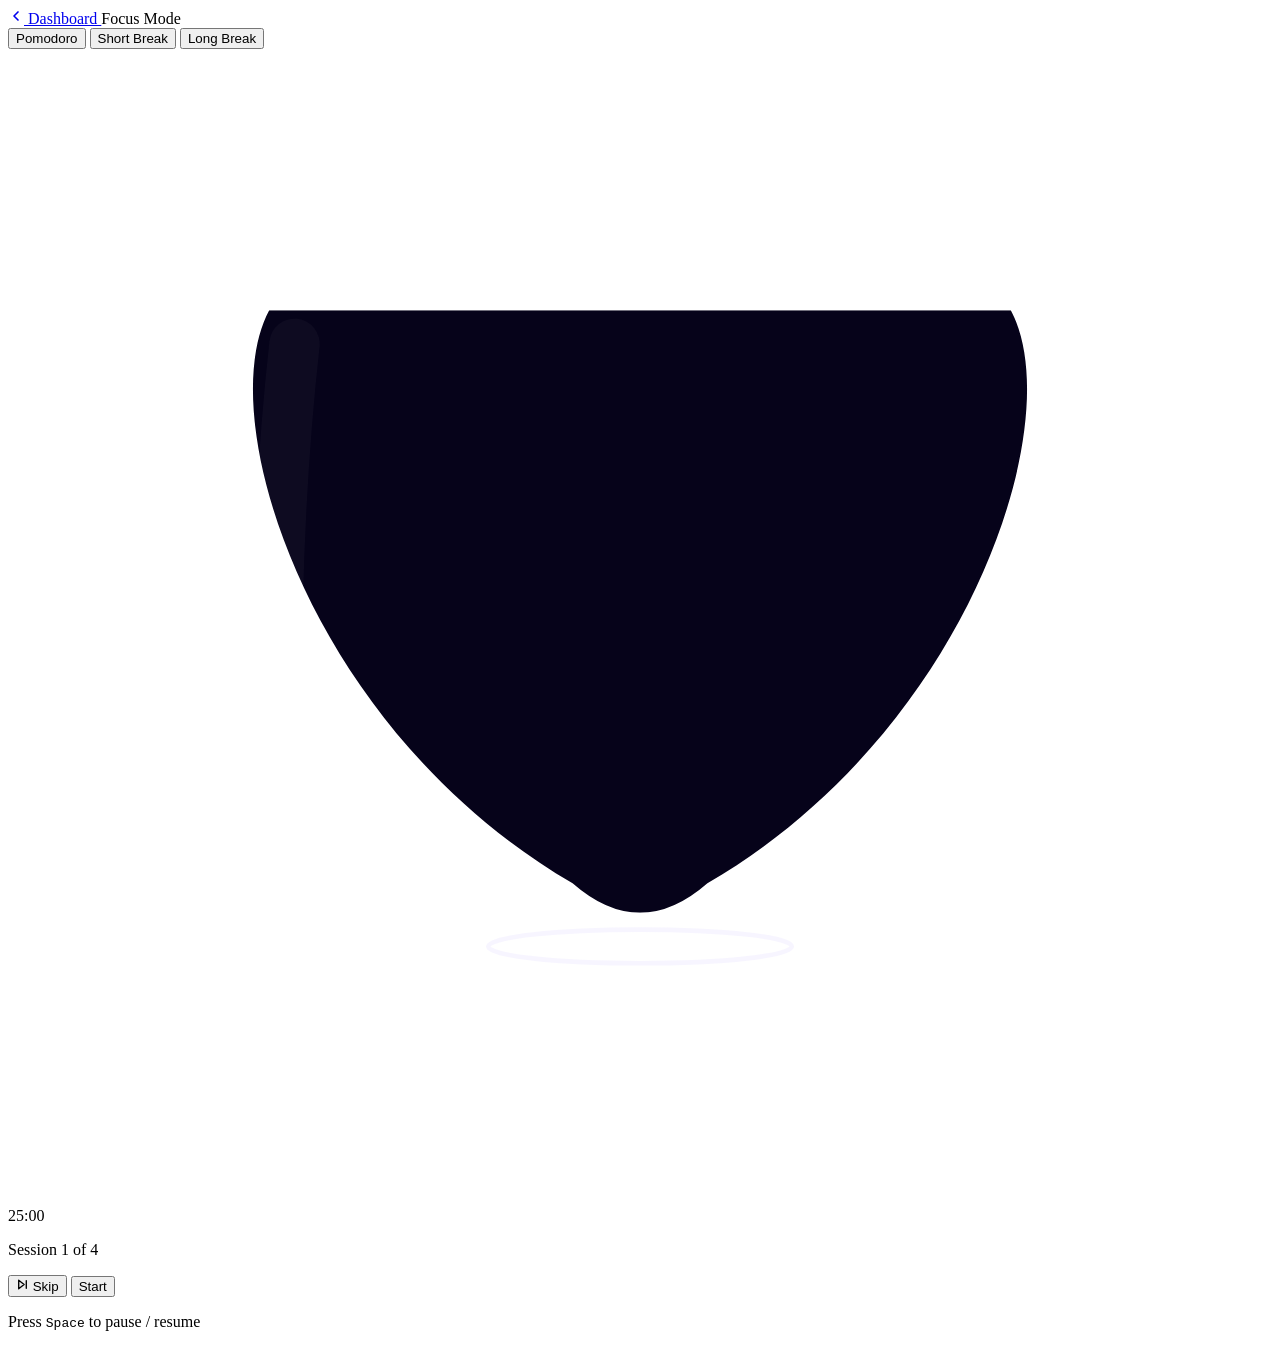
==== StudySyncer/src/main/resources/templates/focus.html @ ed6fc04d "1" ====
<!DOCTYPE html>
<html xmlns:th="http://www.thymeleaf.org" lang="en">
<head>
    <meta charset="UTF-8" />
    <meta name="viewport" content="width=device-width, initial-scale=1.0" />
    <title>Focus Mode — StudySync</title>
    <link rel="preconnect" href="https://fonts.googleapis.com" />
    <link rel="preconnect" href="https://fonts.gstatic.com" crossorigin />
    <link href="https://fonts.googleapis.com/css2?family=Inter:wght@400;500;600;700&family=JetBrains+Mono:wght@400;600;700&display=swap" rel="stylesheet" />
    <link rel="stylesheet" th:href="@{/css/focus.css}" />
</head>
<body>

<!-- ── Minimal top bar ──────────────────────────────────────────── -->
<div class="focus-topbar">
    <a href="/" class="focus-back-btn">
        <svg width="16" height="16" viewBox="0 0 24 24" fill="none" stroke="currentColor"
             stroke-width="2.5" stroke-linecap="round" stroke-linejoin="round" aria-hidden="true">
            <polyline points="15 18 9 12 15 6"/>
        </svg>
        Dashboard
    </a>
    <span class="focus-page-title">Focus Mode</span>
    <span class="focus-spacer" aria-hidden="true"></span>
</div>

<!-- ── Main focus area ──────────────────────────────────────────── -->
<main class="focus-main">

    <!-- Phase tabs -->
    <div class="focus-phase-tabs" role="tablist" aria-label="Timer phase">
        <button class="focus-tab active" id="ftab-pomodoro"
                role="tab" aria-selected="true"
                onclick="setPhase('pomodoro')">Pomodoro</button>
        <button class="focus-tab" id="ftab-shortbreak"
                role="tab" aria-selected="false"
                onclick="setPhase('shortbreak')">Short Break</button>
        <button class="focus-tab" id="ftab-longbreak"
                role="tab" aria-selected="false"
                onclick="setPhase('longbreak')">Long Break</button>
    </div>

    <!-- ══════════════════════════════════════════════════════════════
         FINJAN — Arabic qahwa cup, pixel-art inspired.

         Shape:  204 px wide rim (x=48–252) with a distinct outward flare
         (CP x=268) creating the authentic Arabic shoulder, then a strong
         inward sweep to a 52 px base span at y≈205.
         Height rim → bottom arc ≈ 172 px.  Aspect ≈ 1.19 : 1 — wide and
         stocky, matching an Arabic finjan front view.

         Cup border: white 3×3 pixel squares generated in focus.js, snapped
         to a 4 px grid, tracing the outer silhouette + inner rim opening.
         Placed in #fj-border-pixels (outside the interior clip).

         Fill: 4×4 purple micro-pixel <rect> elements inside the interior
         clip region, driven by timer progress.  Bottom pixels always show
         first; top pixels vanish as time runs out.

         ViewBox 0 0 300 270  |  CSS height: 420 px
         Click → fullscreen toggle (wired in focus.js)
         ══════════════════════════════════════════════════════════════ -->
    <div class="finjan-scene" id="finjan-scene">

        <svg id="finjan-svg"
             viewBox="0 0 300 270"
             xmlns="http://www.w3.org/2000/svg"
             role="button"
             tabindex="0"
             aria-label="Focus timer — click to toggle fullscreen">

            <defs>

                <!--
                    Interior clip — inner ceramic wall, ~14 px inside the
                    outer body.  Purple fill pixels are masked to stay here.
                    Top y=62 (flat), bottom arc peaks near y=212.
                -->
                <clipPath id="fj-clip">
                    <path d="M 62,62 L 238,62
                             C 252,88  228,162  166,198
                             Q 150,212  134,198
                             C  72,162   48, 88   62, 62 Z"/>
                </clipPath>

                <!--
                    Soft purple glow — applied to the inner pixel group only.
                    Keeps a controlled bloom without bleeding onto the white
                    border pixels.
                -->
                <filter id="fj-px-glow"
                        x="-25%" y="-25%" width="150%" height="150%"
                        color-interpolation-filters="sRGB">
                    <feGaussianBlur in="SourceGraphic" stdDeviation="1.4" result="blur"/>
                    <feMerge>
                        <feMergeNode in="blur"/>
                        <feMergeNode in="SourceGraphic"/>
                    </feMerge>
                </filter>

            </defs>

            <!--
                Cup body shell — almost-transparent fill so the ceramic wall
                area reads as subtly solid against the dark background.
                The visible border is entirely white pixel squares generated
                by focus.js and placed in #fj-border-pixels.

                Outer silhouette:
                  Rim  y=48, x=48–252  →  204 px wide
                  Right: C(268,70)(242,162) → (176,205)   strong outward shoulder
                  Base Q: 150,220 → (124,205)              52 px wide base
                  Left: mirror of right (symmetric around x=150)
            -->
            <path id="fj-body"
                  d="M 48,48 L 252,48
                     C 268,70  242,162  176,205
                     Q 150,220  124,205
                     C  58,162   32, 70   48, 48 Z"
                  fill="rgba(255,255,255,0.022)"
                  stroke="none"/>

            <!-- ── Interior — clipped to inner ceramic wall ── -->
            <g clip-path="url(#fj-clip)">
                <!-- Deep dark empty-cup background -->
                <rect x="0" y="0" width="300" height="270" fill="#06031a"/>
                <!-- Purple micro-pixel fill — built and driven by focus.js -->
                <g id="fj-pixels" filter="url(#fj-px-glow)"></g>
            </g>

            <!--
                White pixel border — focus.js samples the outer silhouette
                and inner rim line, snaps points to a 4 px grid, and renders
                3×3 white squares here.  This group sits on top of the clip
                so the border is always fully visible.
            -->
            <g id="fj-border-pixels"></g>

            <!-- Foot ring — very subtle arc grounding the base -->
            <ellipse cx="150" cy="213" rx="36" ry="4"
                     fill="none"
                     stroke="rgba(200,185,255,0.15)"
                     stroke-width="1.1"/>

            <!-- Left inner-wall gloss — barely visible depth hint -->
            <path d="M 68,70 C 64,106 62,158 66,190"
                  fill="none"
                  stroke="rgba(255,255,255,0.030)"
                  stroke-width="12"
                  stroke-linecap="round"/>

        </svg>

    </div><!-- /finjan-scene -->

    <!-- Timer countdown — sits directly below the cup -->
    <p class="finjan-time-display" id="finjan-time">25:00</p>

    <!-- Progress bar -->
    <div class="focus-bar-track" role="progressbar" aria-label="Session progress">
        <div class="focus-bar-fill" id="focus-bar-fill"></div>
    </div>

    <!-- Phase / session label -->
    <p class="focus-session-label" id="focus-session-label">Session 1 of 4</p>

    <!-- Controls -->
    <div class="focus-controls">
        <button class="focus-btn focus-btn-secondary" onclick="skipPhase()" title="Skip this phase">
            <svg width="13" height="13" viewBox="0 0 24 24" fill="none" stroke="currentColor"
                 stroke-width="2.5" stroke-linecap="round" stroke-linejoin="round" aria-hidden="true">
                <polygon points="5 4 15 12 5 20 5 4"/>
                <line x1="19" y1="5" x2="19" y2="19"/>
            </svg>
            Skip
        </button>
        <button class="focus-btn focus-btn-primary" id="focus-toggle-btn" onclick="toggleTimer()">
            Start
        </button>
    </div>

    <!-- Keyboard hint -->
    <p class="focus-keyboard-hint">
        Press <kbd>Space</kbd> to pause&nbsp;/&nbsp;resume
    </p>

</main>

<!-- timer-core.js MUST load before focus.js -->
<script th:src="@{/js/timer-core.js}"></script>
<script th:src="@{/js/focus.js}"></script>
</body>
</html>
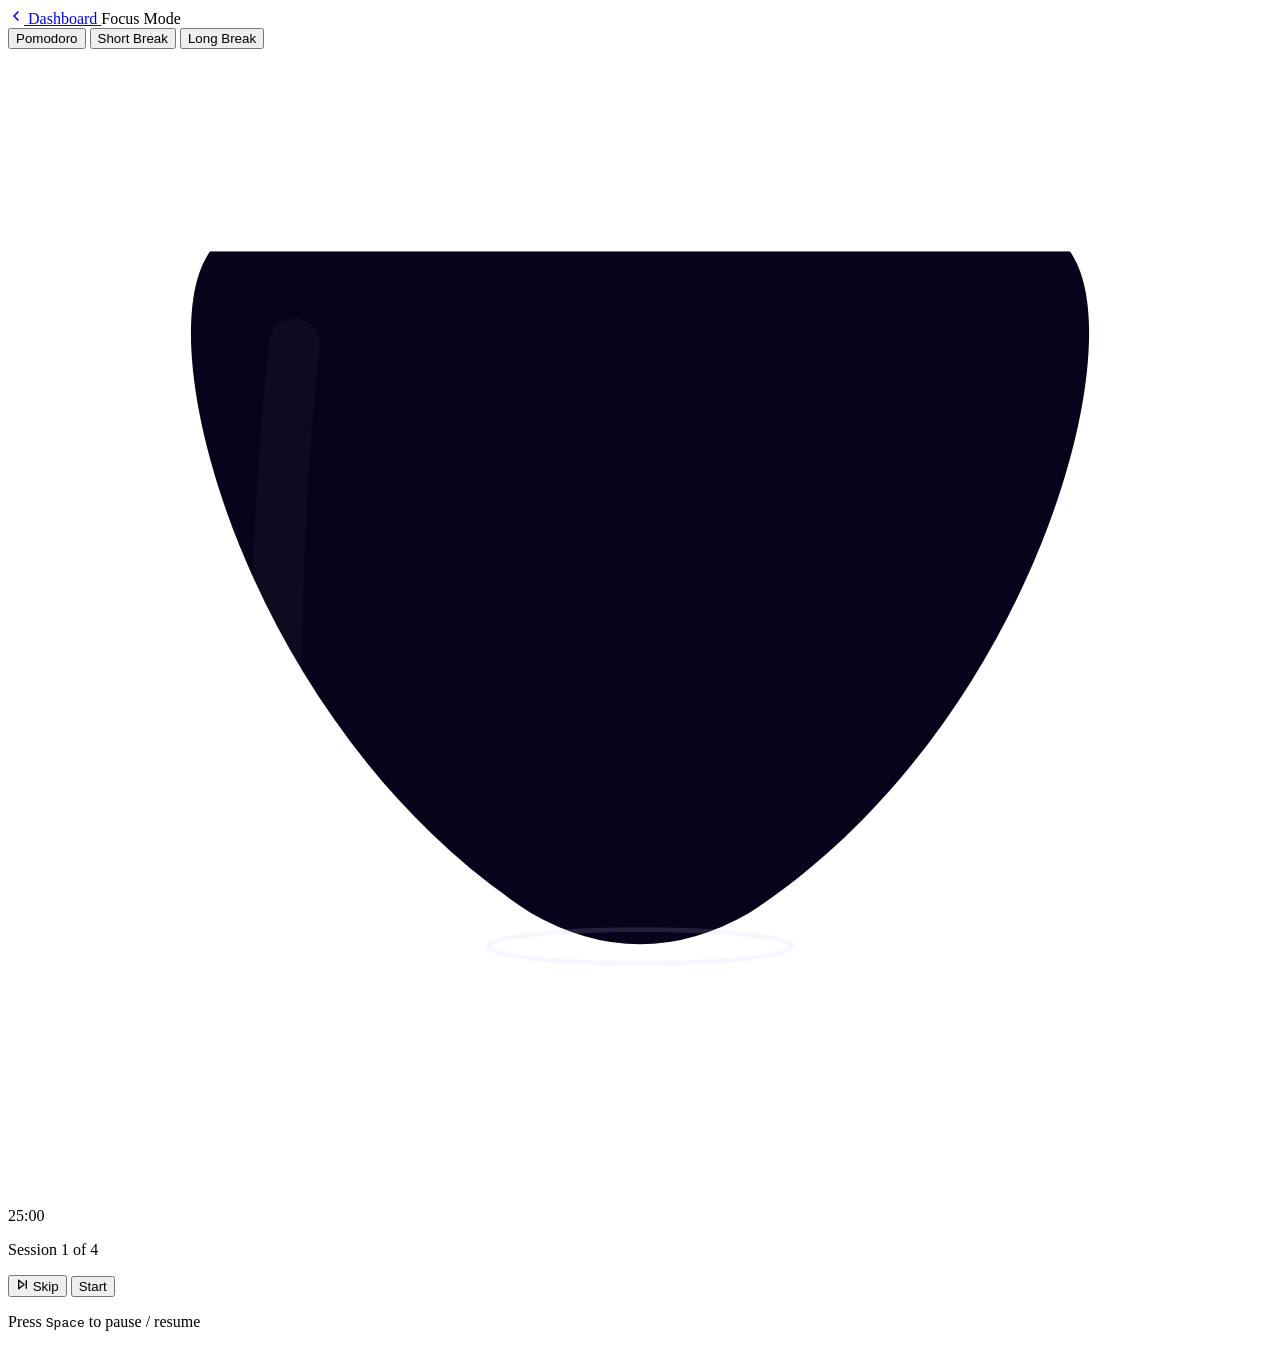
==== commit 79403f74: "big" ====
--- a/StudySyncer/src/main/resources/templates/focus.html
+++ b/StudySyncer/src/main/resources/templates/focus.html
@@ -8,6 +8,7 @@
     <link rel="preconnect" href="https://fonts.gstatic.com" crossorigin />
     <link href="https://fonts.googleapis.com/css2?family=Inter:wght@400;500;600;700&family=JetBrains+Mono:wght@400;600;700&display=swap" rel="stylesheet" />
     <link rel="stylesheet" th:href="@{/css/focus.css}" />
+    <link rel="stylesheet" th:href="@{/css/ds.css}" />
 </head>
 <body>
 
@@ -72,15 +73,15 @@
             <defs>
 
                 <!--
-                    Interior clip — inner ceramic wall, ~14 px inside the
-                    outer body.  Purple fill pixels are masked to stay here.
-                    Top y=62 (flat), bottom arc peaks near y=212.
+                    Interior clip — identical to the outer body path so purple
+                    pixels fill right up to the white border pixels with no
+                    dark "ceramic wall" gap in between.
                 -->
                 <clipPath id="fj-clip">
-                    <path d="M 62,62 L 238,62
-                             C 252,88  228,162  166,198
-                             Q 150,212  134,198
-                             C  72,162   48, 88   62, 62 Z"/>
+                    <path d="M 48,48 L 252,48
+                             C 268,70  242,162  176,205
+                             Q 150,220  124,205
+                             C  58,162   32, 70   48, 48 Z"/>
                 </clipPath>
 
                 <!--
@@ -174,7 +175,7 @@
             </svg>
             Skip
         </button>
-        <button class="focus-btn focus-btn-primary" id="focus-toggle-btn" onclick="toggleTimer()">
+        <button class="focus-btn focus-btn-primary shine-btn" id="focus-toggle-btn" onclick="toggleTimer()">
             Start
         </button>
     </div>
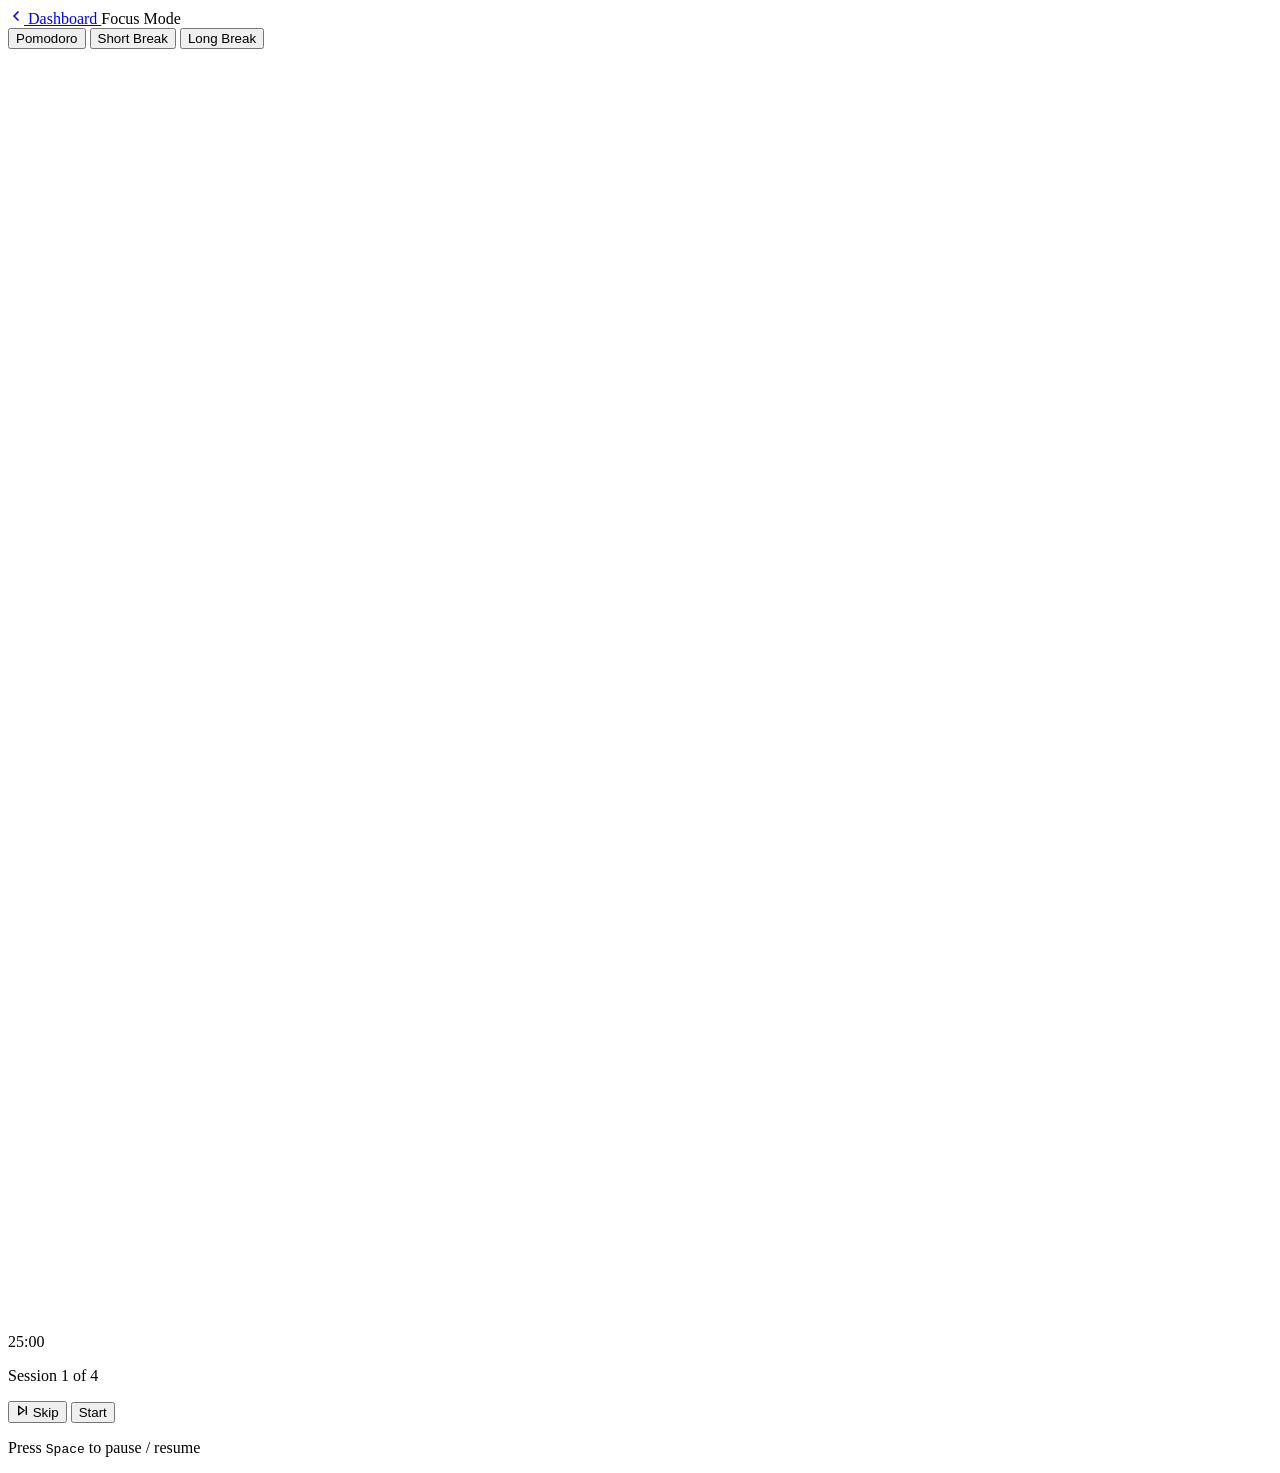
==== commit ed768acc: "ui fix" ====
--- a/StudySyncer/src/main/resources/templates/focus.html
+++ b/StudySyncer/src/main/resources/templates/focus.html
@@ -42,113 +42,44 @@
     </div>
 
     <!-- ══════════════════════════════════════════════════════════════
-         FINJAN — Arabic qahwa cup, pixel-art inspired.
+         FINJAN — Arabic qahwa cup, symmetric pixel-art.
 
-         Shape:  204 px wide rim (x=48–252) with a distinct outward flare
-         (CP x=268) creating the authentic Arabic shoulder, then a strong
-         inward sweep to a 52 px base span at y≈205.
-         Height rim → bottom arc ≈ 172 px.  Aspect ≈ 1.19 : 1 — wide and
-         stocky, matching an Arabic finjan front view.
+         All pixels (both white silhouette border and purple fill) are
+         procedurally generated in focus.js from a symmetric grid.  The
+         half-width function in _bodyHalfAt() guarantees pixel-perfect
+         left/right symmetry — no hand-drawn path, no snap artefacts.
 
-         Cup border: white 3×3 pixel squares generated in focus.js, snapped
-         to a 4 px grid, tracing the outer silhouette + inner rim opening.
-         Placed in #fj-border-pixels (outside the interior clip).
-
-         Fill: 4×4 purple micro-pixel <rect> elements inside the interior
-         clip region, driven by timer progress.  Bottom pixels always show
-         first; top pixels vanish as time runs out.
-
-         ViewBox 0 0 300 270  |  CSS height: 420 px
-         Click → fullscreen toggle (wired in focus.js)
+         Grid:    42 cols × 45 rows, 5-unit cells
+         ViewBox: 0 0 300 300 (square — cup with flared foot fits cleanly)
+         Click  → fullscreen toggle (wired in focus.js)
          ══════════════════════════════════════════════════════════════ -->
     <div class="finjan-scene" id="finjan-scene">
 
         <svg id="finjan-svg"
-             viewBox="0 0 300 270"
+             viewBox="0 0 300 300"
              xmlns="http://www.w3.org/2000/svg"
              role="button"
              tabindex="0"
              aria-label="Focus timer — click to toggle fullscreen">
 
             <defs>
-
-                <!--
-                    Interior clip — identical to the outer body path so purple
-                    pixels fill right up to the white border pixels with no
-                    dark "ceramic wall" gap in between.
-                -->
-                <clipPath id="fj-clip">
-                    <path d="M 48,48 L 252,48
-                             C 268,70  242,162  176,205
-                             Q 150,220  124,205
-                             C  58,162   32, 70   48, 48 Z"/>
-                </clipPath>
-
-                <!--
-                    Soft purple glow — applied to the inner pixel group only.
-                    Keeps a controlled bloom without bleeding onto the white
-                    border pixels.
-                -->
+                <!-- Soft purple bloom on the interior fill pixels only -->
                 <filter id="fj-px-glow"
                         x="-25%" y="-25%" width="150%" height="150%"
                         color-interpolation-filters="sRGB">
-                    <feGaussianBlur in="SourceGraphic" stdDeviation="1.4" result="blur"/>
+                    <feGaussianBlur in="SourceGraphic" stdDeviation="1.2" result="blur"/>
                     <feMerge>
                         <feMergeNode in="blur"/>
                         <feMergeNode in="SourceGraphic"/>
                     </feMerge>
                 </filter>
-
             </defs>
 
-            <!--
-                Cup body shell — almost-transparent fill so the ceramic wall
-                area reads as subtly solid against the dark background.
-                The visible border is entirely white pixel squares generated
-                by focus.js and placed in #fj-border-pixels.
+            <!-- Purple interior pixels — built and drained by focus.js -->
+            <g id="fj-pixels" filter="url(#fj-px-glow)"></g>
 
-                Outer silhouette:
-                  Rim  y=48, x=48–252  →  204 px wide
-                  Right: C(268,70)(242,162) → (176,205)   strong outward shoulder
-                  Base Q: 150,220 → (124,205)              52 px wide base
-                  Left: mirror of right (symmetric around x=150)
-            -->
-            <path id="fj-body"
-                  d="M 48,48 L 252,48
-                     C 268,70  242,162  176,205
-                     Q 150,220  124,205
-                     C  58,162   32, 70   48, 48 Z"
-                  fill="rgba(255,255,255,0.022)"
-                  stroke="none"/>
-
-            <!-- ── Interior — clipped to inner ceramic wall ── -->
-            <g clip-path="url(#fj-clip)">
-                <!-- Deep dark empty-cup background -->
-                <rect x="0" y="0" width="300" height="270" fill="#06031a"/>
-                <!-- Purple micro-pixel fill — built and driven by focus.js -->
-                <g id="fj-pixels" filter="url(#fj-px-glow)"></g>
-            </g>
-
-            <!--
-                White pixel border — focus.js samples the outer silhouette
-                and inner rim line, snaps points to a 4 px grid, and renders
-                3×3 white squares here.  This group sits on top of the clip
-                so the border is always fully visible.
-            -->
+            <!-- White silhouette + solid foot pixels -->
             <g id="fj-border-pixels"></g>
-
-            <!-- Foot ring — very subtle arc grounding the base -->
-            <ellipse cx="150" cy="213" rx="36" ry="4"
-                     fill="none"
-                     stroke="rgba(200,185,255,0.15)"
-                     stroke-width="1.1"/>
-
-            <!-- Left inner-wall gloss — barely visible depth hint -->
-            <path d="M 68,70 C 64,106 62,158 66,190"
-                  fill="none"
-                  stroke="rgba(255,255,255,0.030)"
-                  stroke-width="12"
-                  stroke-linecap="round"/>
 
         </svg>
 
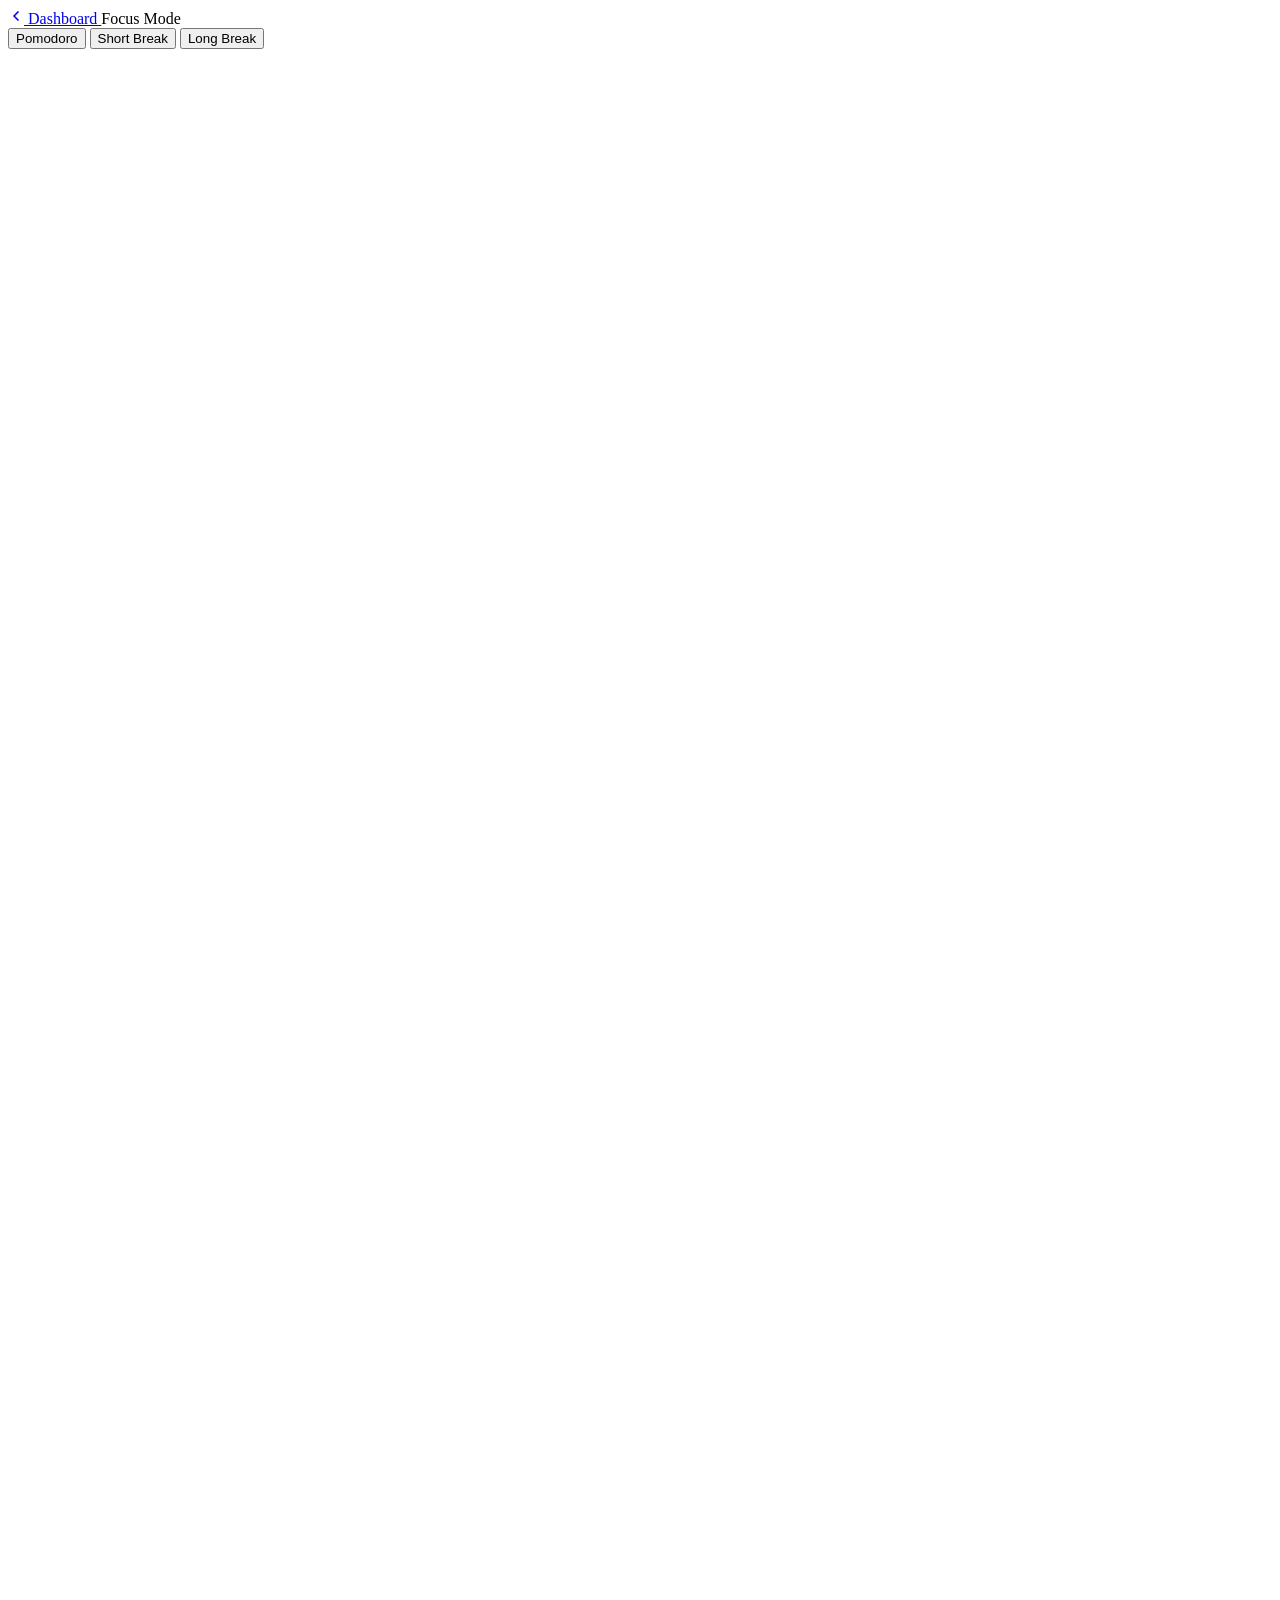
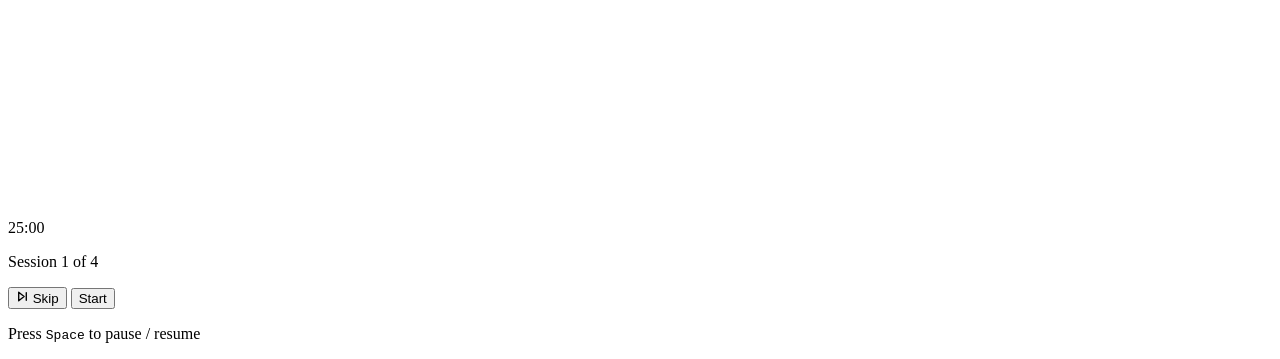
==== commit 5289f9d0: "battery" ====
--- a/StudySyncer/src/main/resources/templates/focus.html
+++ b/StudySyncer/src/main/resources/templates/focus.html
@@ -42,25 +42,30 @@
     </div>
 
     <!-- ══════════════════════════════════════════════════════════════
-         FINJAN — Arabic qahwa cup, symmetric pixel-art.
+         BATTERY — vertical pixel-art centerpiece.
 
-         All pixels (both white silhouette border and purple fill) are
-         procedurally generated in focus.js from a symmetric grid.  The
-         half-width function in _bodyHalfAt() guarantees pixel-perfect
-         left/right symmetry — no hand-drawn path, no snap artefacts.
+         Both the white silhouette + terminal cap and the purple interior
+         fill are procedurally generated in focus.js from a symmetric
+         cell grid.  Because _inBody() uses the symmetric column index
+         min(c, BODY_COLS-1-c), the silhouette is pixel-perfect mirrored.
 
-         Grid:    42 cols × 45 rows, 5-unit cells
-         ViewBox: 0 0 300 300 (square — cup with flared foot fits cleanly)
+         Grid:    36 cols × 58 rows body, 12 × 4 terminal cap, 5-unit cells
+         ViewBox: 0 0 260 360 (portrait — AA-battery aspect)
+         Drain:   topmost body row empties first — "water level drops"
          Click  → fullscreen toggle (wired in focus.js)
+
+         NOTE: SVG + inner group IDs are kept as #finjan-svg / #fj-pixels /
+         #fj-border-pixels / .finjan-scene / #finjan-time so Section 20
+         animations, fullscreen rules and halo keep working unchanged.
          ══════════════════════════════════════════════════════════════ -->
     <div class="finjan-scene" id="finjan-scene">
 
         <svg id="finjan-svg"
-             viewBox="0 0 300 300"
+             viewBox="0 0 260 360"
              xmlns="http://www.w3.org/2000/svg"
              role="button"
              tabindex="0"
-             aria-label="Focus timer — click to toggle fullscreen">
+             aria-label="Focus battery — click to toggle fullscreen">
 
             <defs>
                 <!-- Soft purple bloom on the interior fill pixels only -->
@@ -75,10 +80,10 @@
                 </filter>
             </defs>
 
-            <!-- Purple interior pixels — built and drained by focus.js -->
+            <!-- Interior fill pixels — built and drained by focus.js -->
             <g id="fj-pixels" filter="url(#fj-px-glow)"></g>
 
-            <!-- White silhouette + solid foot pixels -->
+            <!-- White silhouette + solid terminal-cap pixels -->
             <g id="fj-border-pixels"></g>
 
         </svg>
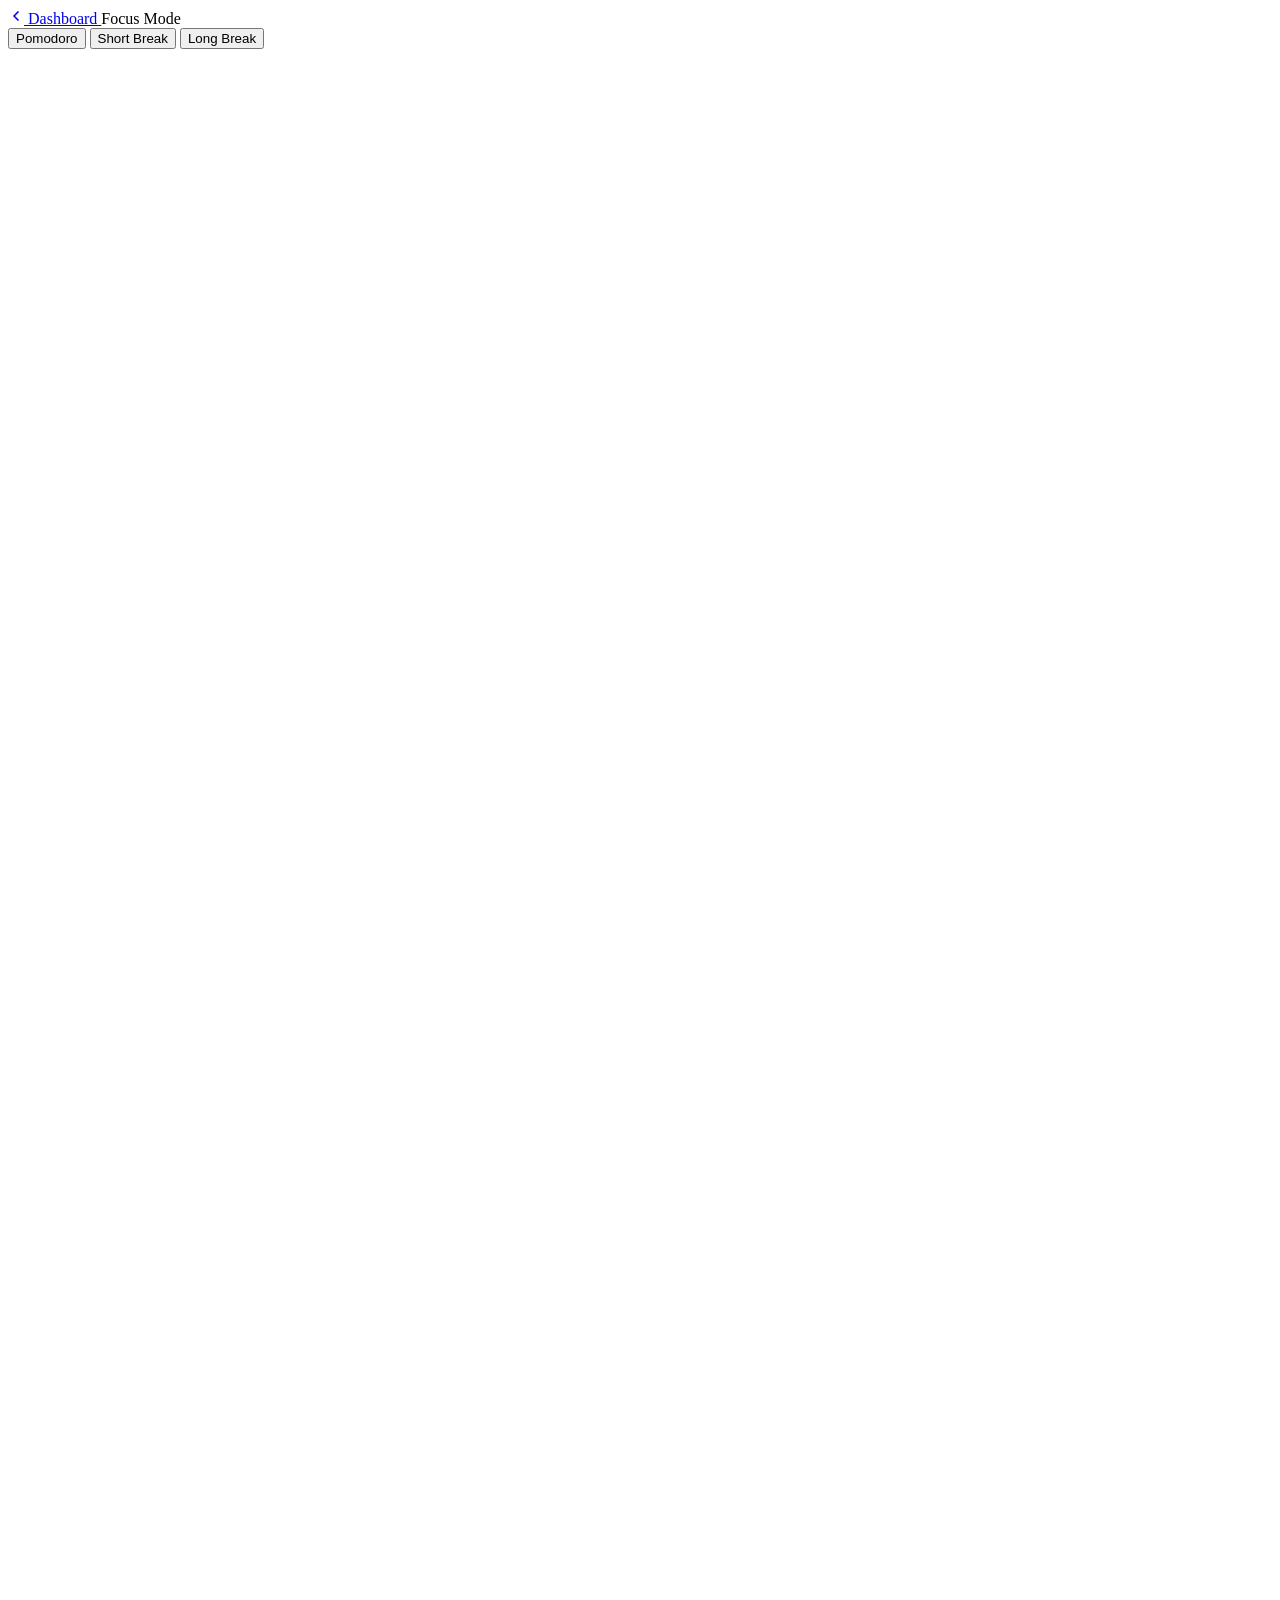
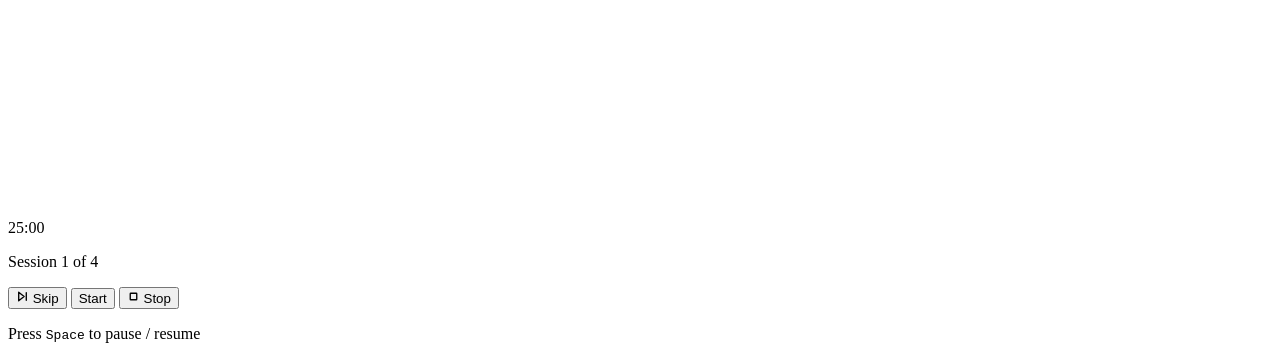
==== commit 0a3bac77: "ff" ====
--- a/StudySyncer/src/main/resources/templates/focus.html
+++ b/StudySyncer/src/main/resources/templates/focus.html
@@ -78,10 +78,25 @@
                         <feMergeNode in="SourceGraphic"/>
                     </feMerge>
                 </filter>
+                <!-- Tighter halo on the LOCK IN letter pixels so the
+                     text reads crisp even as it bleeds light -->
+                <filter id="fj-letter-glow"
+                        x="-30%" y="-30%" width="160%" height="160%"
+                        color-interpolation-filters="sRGB">
+                    <feGaussianBlur in="SourceGraphic" stdDeviation="0.85" result="lblur"/>
+                    <feMerge>
+                        <feMergeNode in="lblur"/>
+                        <feMergeNode in="SourceGraphic"/>
+                    </feMerge>
+                </filter>
             </defs>
 
             <!-- Interior fill pixels — built and drained by focus.js -->
             <g id="fj-pixels" filter="url(#fj-px-glow)"></g>
+
+            <!-- LOCK IN text reveal — drawn above fills but below the
+                 white silhouette so the battery outline stays on top -->
+            <g id="fj-letter-pixels" filter="url(#fj-letter-glow)"></g>
 
             <!-- White silhouette + solid terminal-cap pixels -->
             <g id="fj-border-pixels"></g>
@@ -114,6 +129,14 @@
         <button class="focus-btn focus-btn-primary shine-btn" id="focus-toggle-btn" onclick="toggleTimer()">
             Start
         </button>
+        <button class="focus-btn focus-btn-stop hidden" id="focus-stop-btn"
+                onclick="stopPhase()" title="End this session">
+            <svg width="13" height="13" viewBox="0 0 24 24" fill="none" stroke="currentColor"
+                 stroke-width="2.5" stroke-linecap="round" stroke-linejoin="round" aria-hidden="true">
+                <rect x="6" y="6" width="12" height="12" rx="1"/>
+            </svg>
+            Stop
+        </button>
     </div>
 
     <!-- Keyboard hint -->
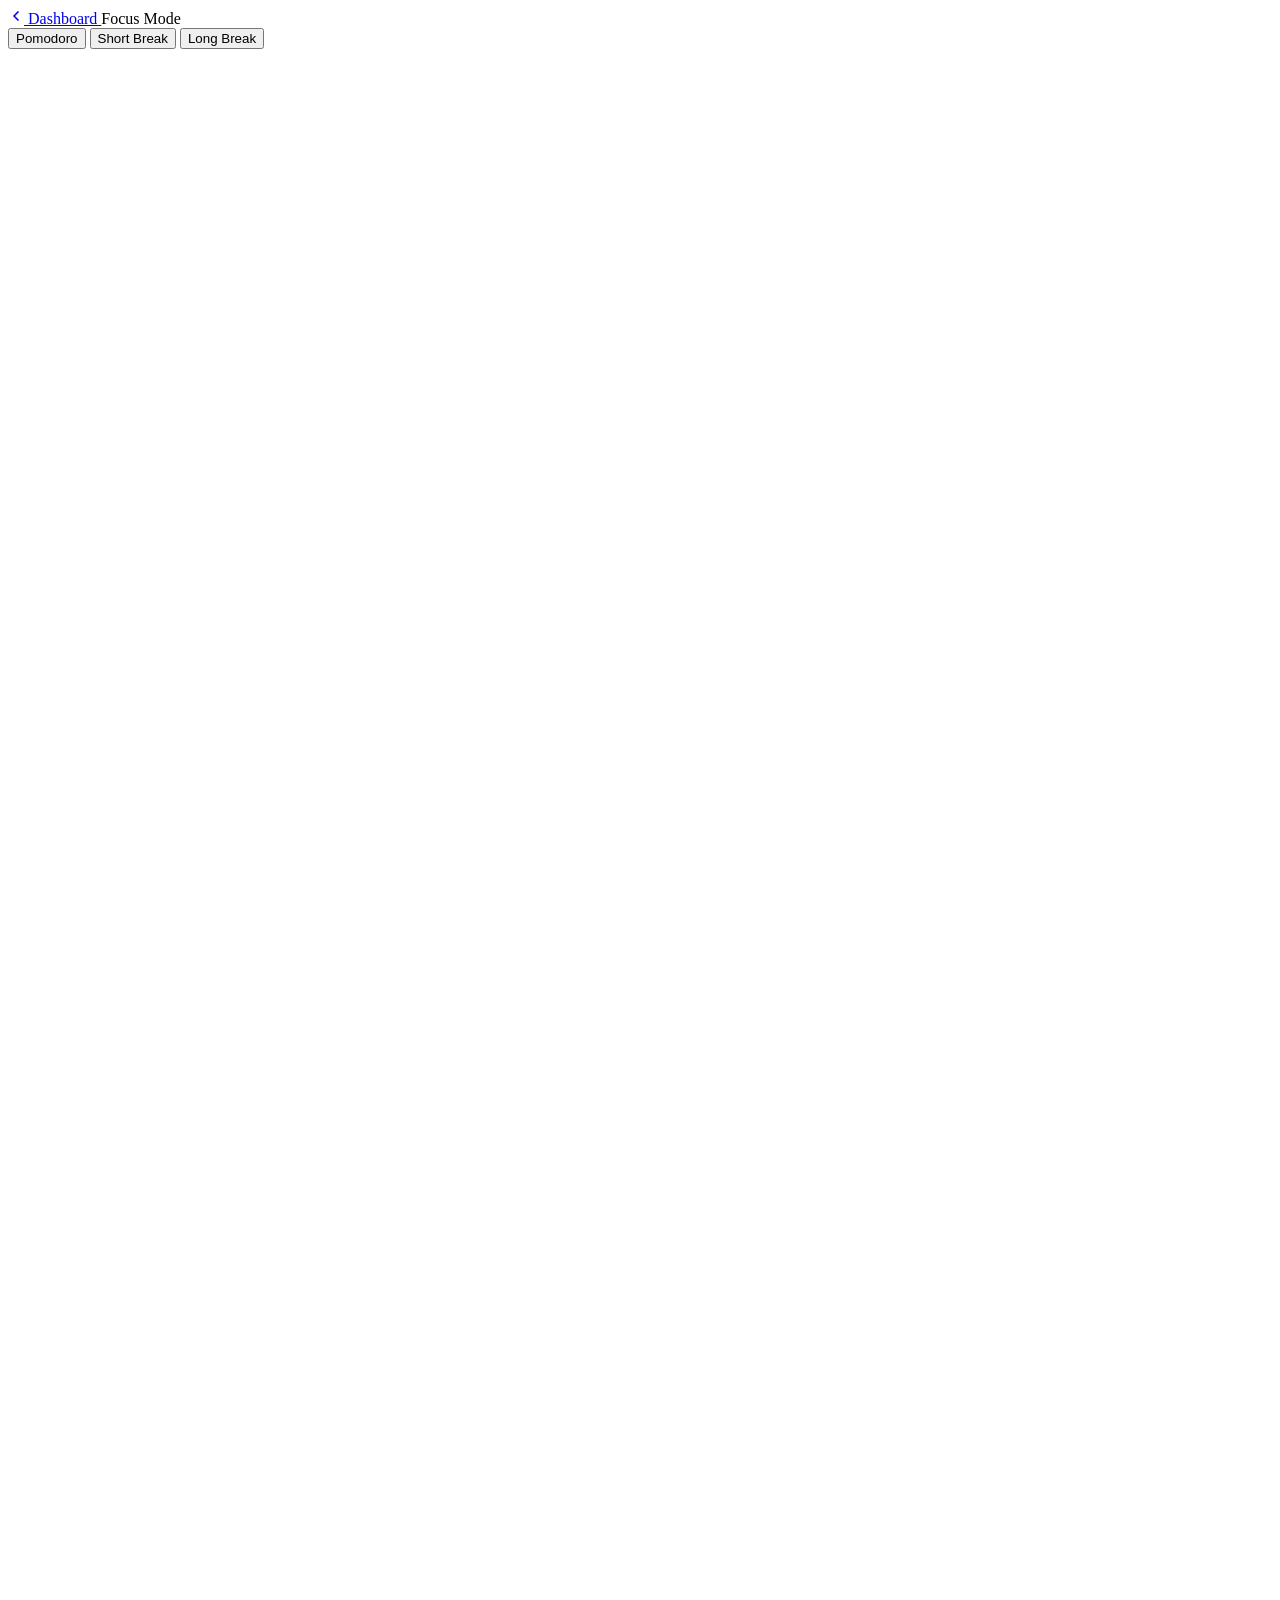
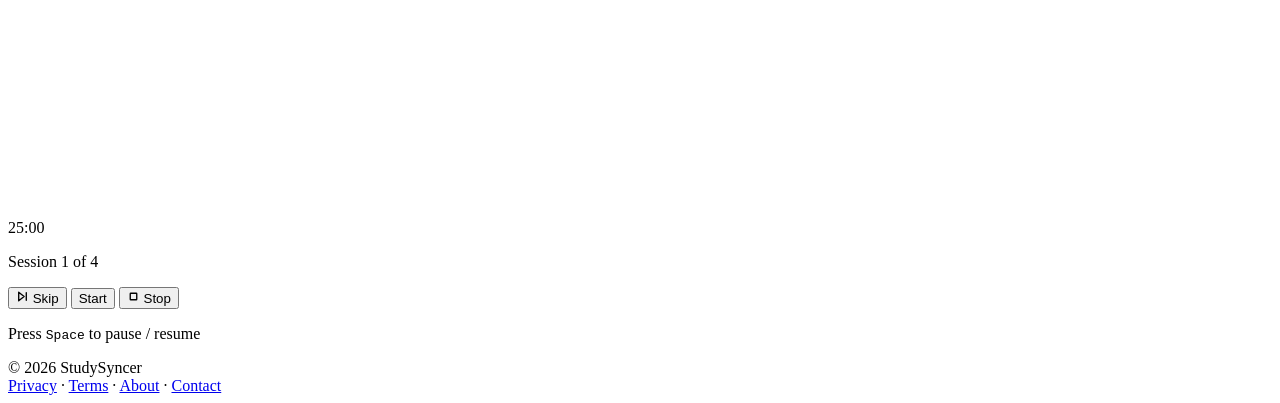
==== commit 3f26983c: "vvvv" ====
--- a/StudySyncer/src/main/resources/templates/focus.html
+++ b/StudySyncer/src/main/resources/templates/focus.html
@@ -3,7 +3,25 @@
 <head>
     <meta charset="UTF-8" />
     <meta name="viewport" content="width=device-width, initial-scale=1.0" />
-    <title>Focus Mode — StudySync</title>
+    <title>Focus Mode — StudySyncer</title>
+    <meta name="description" content="Distraction-free Pomodoro focus mode for deep study sessions. Run a full-screen timer with a visual battery drain so you can lock in and study." />
+    <link rel="canonical" href="https://www.studysyncer.com/focus" />
+
+    <link rel="icon" href="/favicon.ico" />
+    <link rel="apple-touch-icon" href="/apple-touch-icon.png" />
+
+    <meta property="og:site_name" content="StudySyncer" />
+    <meta property="og:type" content="website" />
+    <meta property="og:url" content="https://www.studysyncer.com/focus" />
+    <meta property="og:title" content="Focus Mode — StudySyncer" />
+    <meta property="og:description" content="Distraction-free Pomodoro focus mode for deep study sessions." />
+    <meta property="og:image" content="https://www.studysyncer.com/og-image.png" />
+
+    <meta name="twitter:card" content="summary_large_image" />
+    <meta name="twitter:title" content="Focus Mode — StudySyncer" />
+    <meta name="twitter:description" content="Distraction-free Pomodoro focus mode for deep study sessions." />
+    <meta name="twitter:image" content="https://www.studysyncer.com/og-image.png" />
+
     <link rel="preconnect" href="https://fonts.googleapis.com" />
     <link rel="preconnect" href="https://fonts.gstatic.com" crossorigin />
     <link href="https://fonts.googleapis.com/css2?family=Inter:wght@400;500;600;700&family=JetBrains+Mono:wght@400;600;700&display=swap" rel="stylesheet" />
@@ -24,6 +42,10 @@
     <span class="focus-page-title">Focus Mode</span>
     <span class="focus-spacer" aria-hidden="true"></span>
 </div>
+
+<!-- Off-screen live region — announces phase transitions + start/stop.
+     Positioned outside the main focus area so fullscreen toggles don't hide it. -->
+<div class="sr-only" aria-live="polite" aria-atomic="true" id="timer-announcer"></div>
 
 <!-- ── Main focus area ──────────────────────────────────────────── -->
 <main class="focus-main">
@@ -146,6 +168,19 @@
 
 </main>
 
+<footer class="site-footer">
+    <span>© 2026 StudySyncer</span>
+    <div class="site-footer-links">
+        <a href="/privacy">Privacy</a>
+        <span class="site-footer-sep">·</span>
+        <a href="/terms">Terms</a>
+        <span class="site-footer-sep">·</span>
+        <a href="/about">About</a>
+        <span class="site-footer-sep">·</span>
+        <a href="mailto:[CONTACT_EMAIL_TO_FILL]">Contact</a>
+    </div>
+</footer>
+
 <!-- timer-core.js MUST load before focus.js -->
 <script th:src="@{/js/timer-core.js}"></script>
 <script th:src="@{/js/focus.js}"></script>
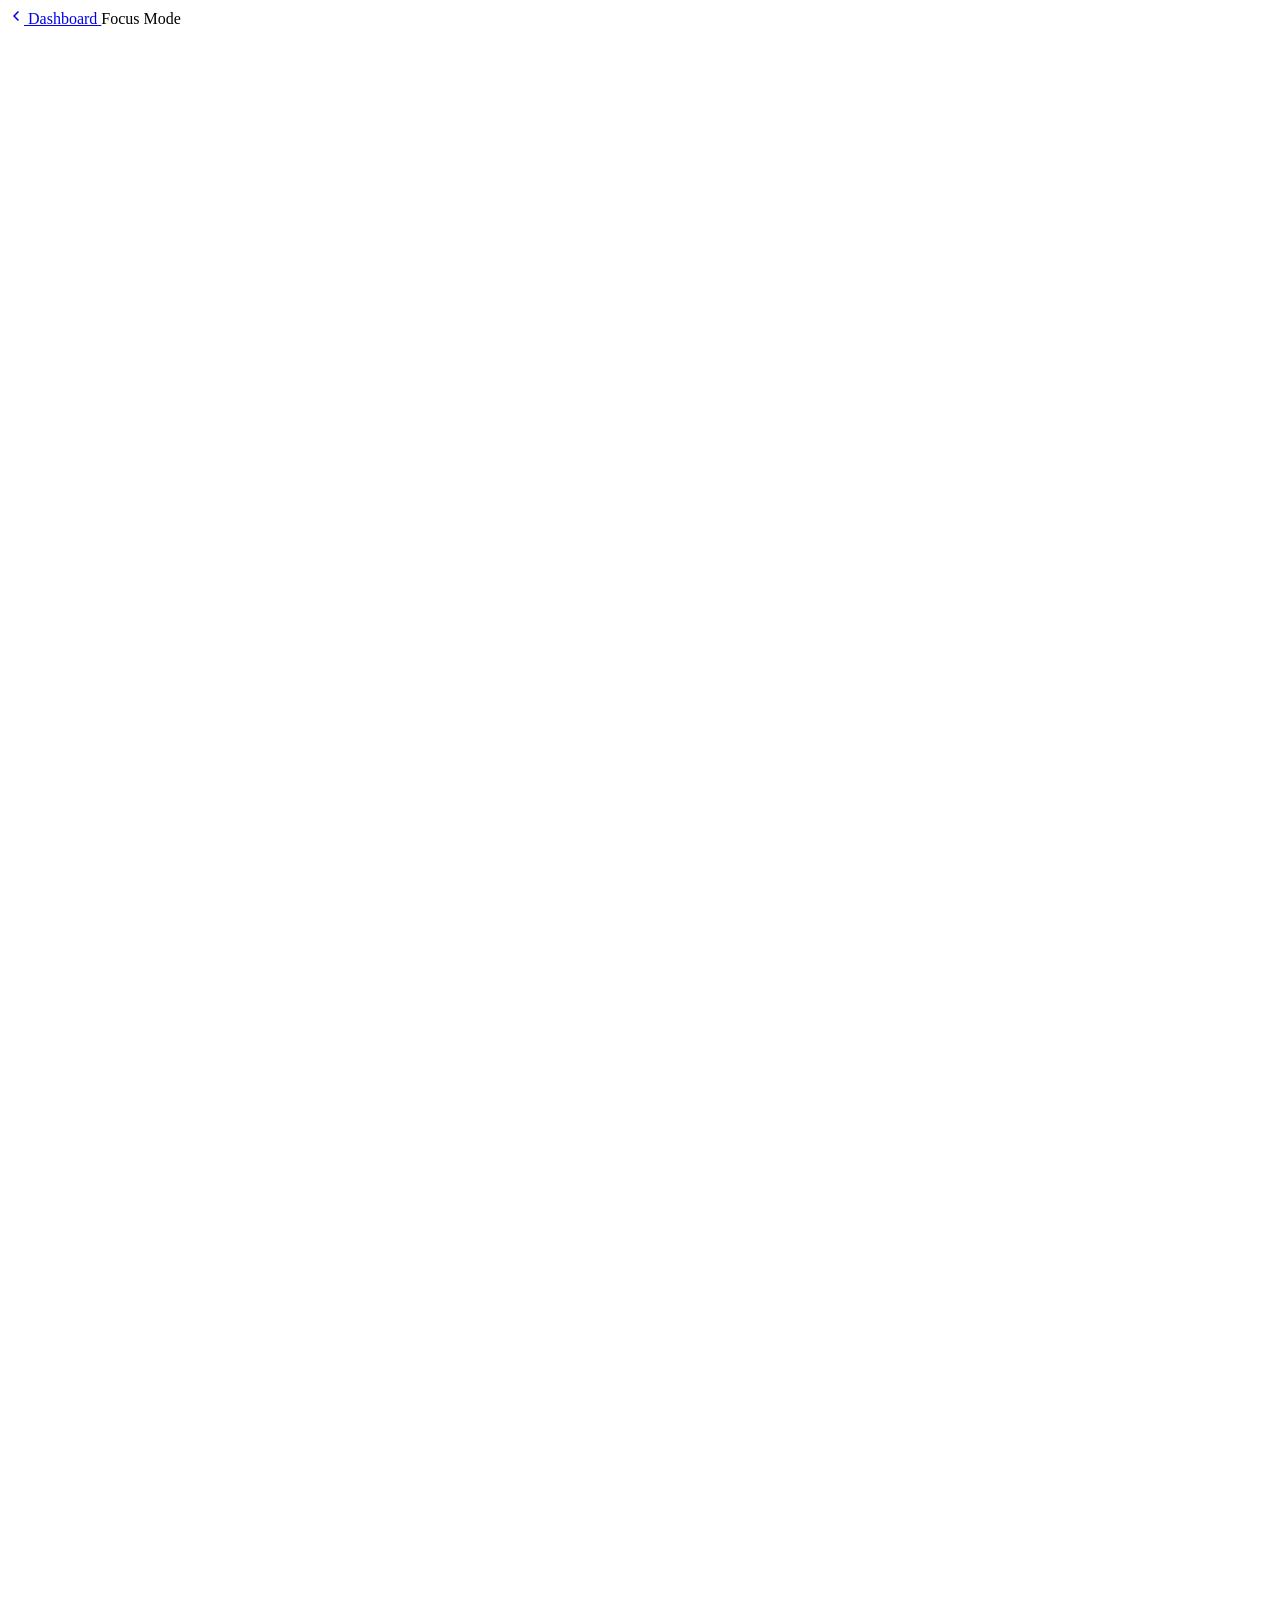
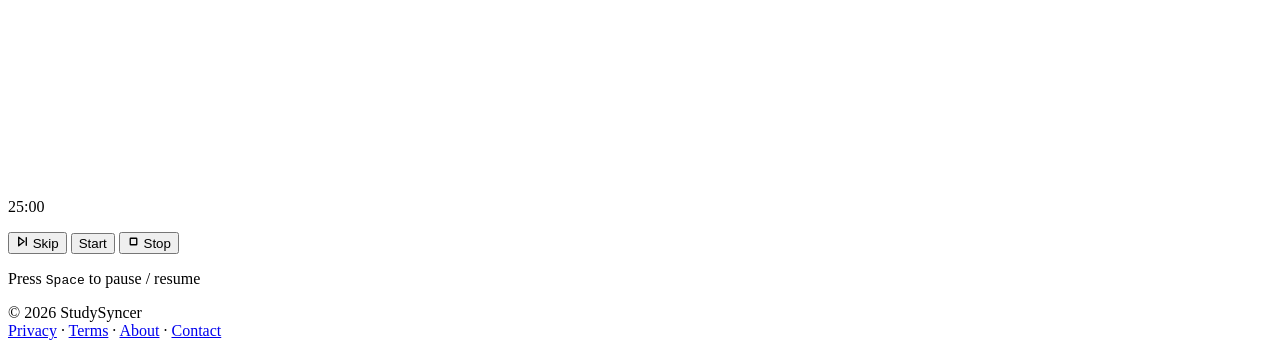
==== commit 00261e86: "ll" ====
--- a/StudySyncer/src/main/resources/templates/focus.html
+++ b/StudySyncer/src/main/resources/templates/focus.html
@@ -49,19 +49,6 @@
 
 <!-- ── Main focus area ──────────────────────────────────────────── -->
 <main class="focus-main">
-
-    <!-- Phase tabs -->
-    <div class="focus-phase-tabs" role="tablist" aria-label="Timer phase">
-        <button class="focus-tab active" id="ftab-pomodoro"
-                role="tab" aria-selected="true"
-                onclick="setPhase('pomodoro')">Pomodoro</button>
-        <button class="focus-tab" id="ftab-shortbreak"
-                role="tab" aria-selected="false"
-                onclick="setPhase('shortbreak')">Short Break</button>
-        <button class="focus-tab" id="ftab-longbreak"
-                role="tab" aria-selected="false"
-                onclick="setPhase('longbreak')">Long Break</button>
-    </div>
 
     <!-- ══════════════════════════════════════════════════════════════
          BATTERY — vertical pixel-art centerpiece.
@@ -135,9 +122,6 @@
         <div class="focus-bar-fill" id="focus-bar-fill"></div>
     </div>
 
-    <!-- Phase / session label -->
-    <p class="focus-session-label" id="focus-session-label">Session 1 of 4</p>
-
     <!-- Controls -->
     <div class="focus-controls">
         <button class="focus-btn focus-btn-secondary" onclick="skipPhase()" title="Skip this phase">
